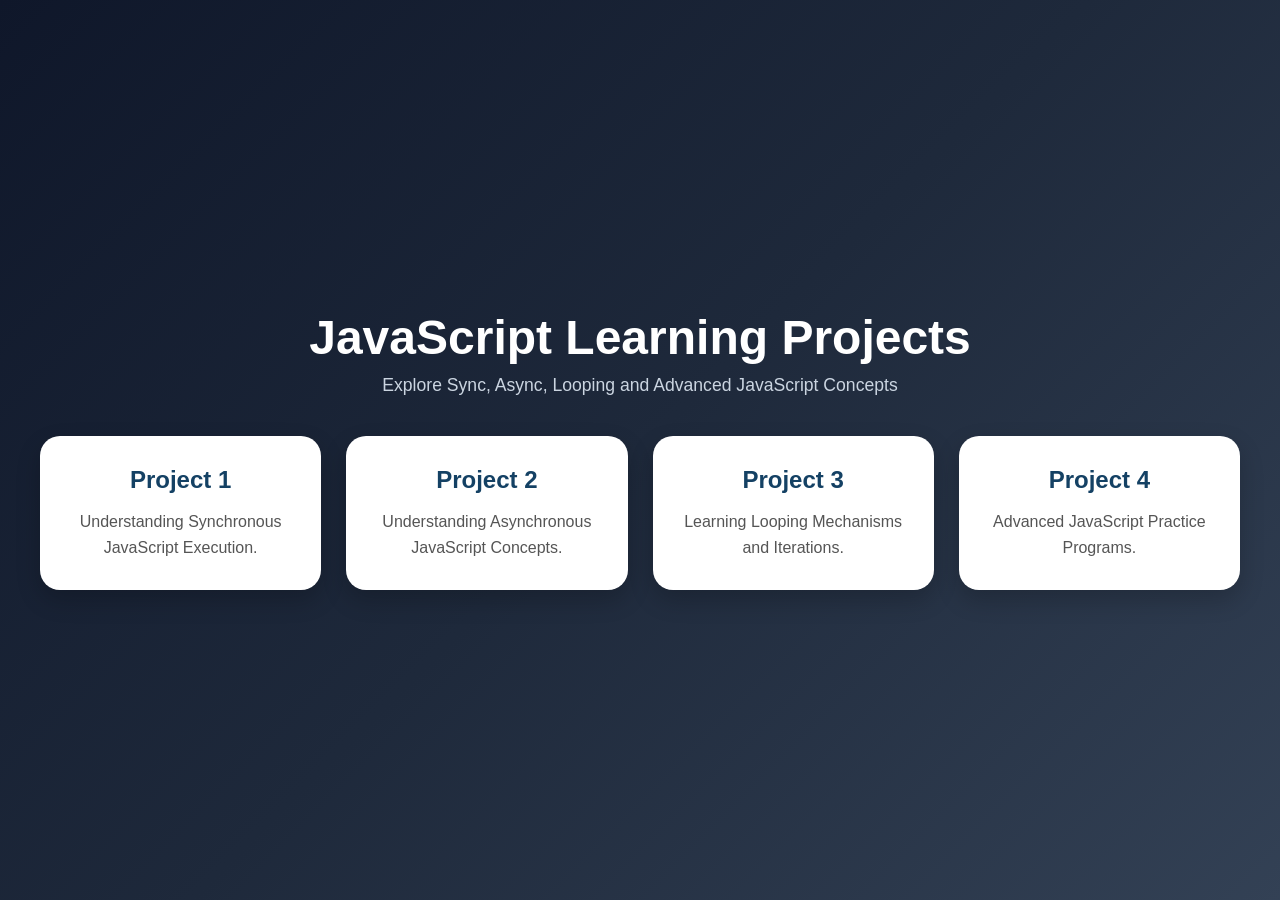
==== index.html @ f6e32e68 "done" ====
<!DOCTYPE html>
<html lang="en">
<head>
    <meta charset="UTF-8" />
    <meta name="viewport" content="width=device-width, initial-scale=1.0" />
    <title>JavaScript Learning Projects</title>
    <link rel="stylesheet" href="index.css" />
</head>
<body>

    <div class="container">

        <h1>JavaScript Learning Projects</h1>
        <p class="subtitle">
            Explore Sync, Async, Looping and Advanced JavaScript Concepts
        </p>

        <div class="project-grid">

            <a href="./Project1/Project1.html" class="card">
                <h2>Project 1</h2>
                <p>Understanding Synchronous JavaScript Execution.</p>
            </a>

            <a href="./Project2/Project2.html" class="card">
                <h2>Project 2</h2>
                <p>Understanding Asynchronous JavaScript Concepts.</p>
            </a>

            <a href="./Project3/Project3.html" class="card">
                <h2>Project 3</h2>
                <p>Learning Looping Mechanisms and Iterations.</p>
            </a>

            <a href="./Project4/Project4.html" class="card">
                <h2>Project 4</h2>
                <p>Advanced JavaScript Practice Programs.</p>
            </a>

        </div>

    </div>

</body>
</html>
---- index.css ----
*{
    margin:0;
    padding:0;
    box-sizing:border-box;
    font-family:'Segoe UI',sans-serif;
}

body{
    min-height:100vh;
    background:linear-gradient(
        135deg,
        #0f172a,
        #1e293b,
        #334155
    );
    display:flex;
    justify-content:center;
    align-items:center;
    padding:30px;
}

.container{
    width:100%;
    max-width:1200px;
    text-align:center;
}

h1{
    color:white;
    font-size:3rem;
    margin-bottom:10px;
}

.subtitle{
    color:#cbd5e1;
    margin-bottom:40px;
    font-size:1.1rem;
}

.project-grid{
    display:grid;
    grid-template-columns:repeat(auto-fit,minmax(250px,1fr));
    gap:25px;
}

.card{
    text-decoration:none;
    background:white;
    padding:30px;
    border-radius:20px;
    transition:all .3s ease;
    box-shadow:0 10px 25px rgba(0,0,0,.2);
}

.card h2{
    color:#144164;
    margin-bottom:15px;
}

.card p{
    color:#555;
    line-height:1.6;
}

.card:hover{
    transform:translateY(-10px);
    box-shadow:0 20px 35px rgba(0,0,0,.3);
}

.card:hover h2{
    color:#0d3056;
}
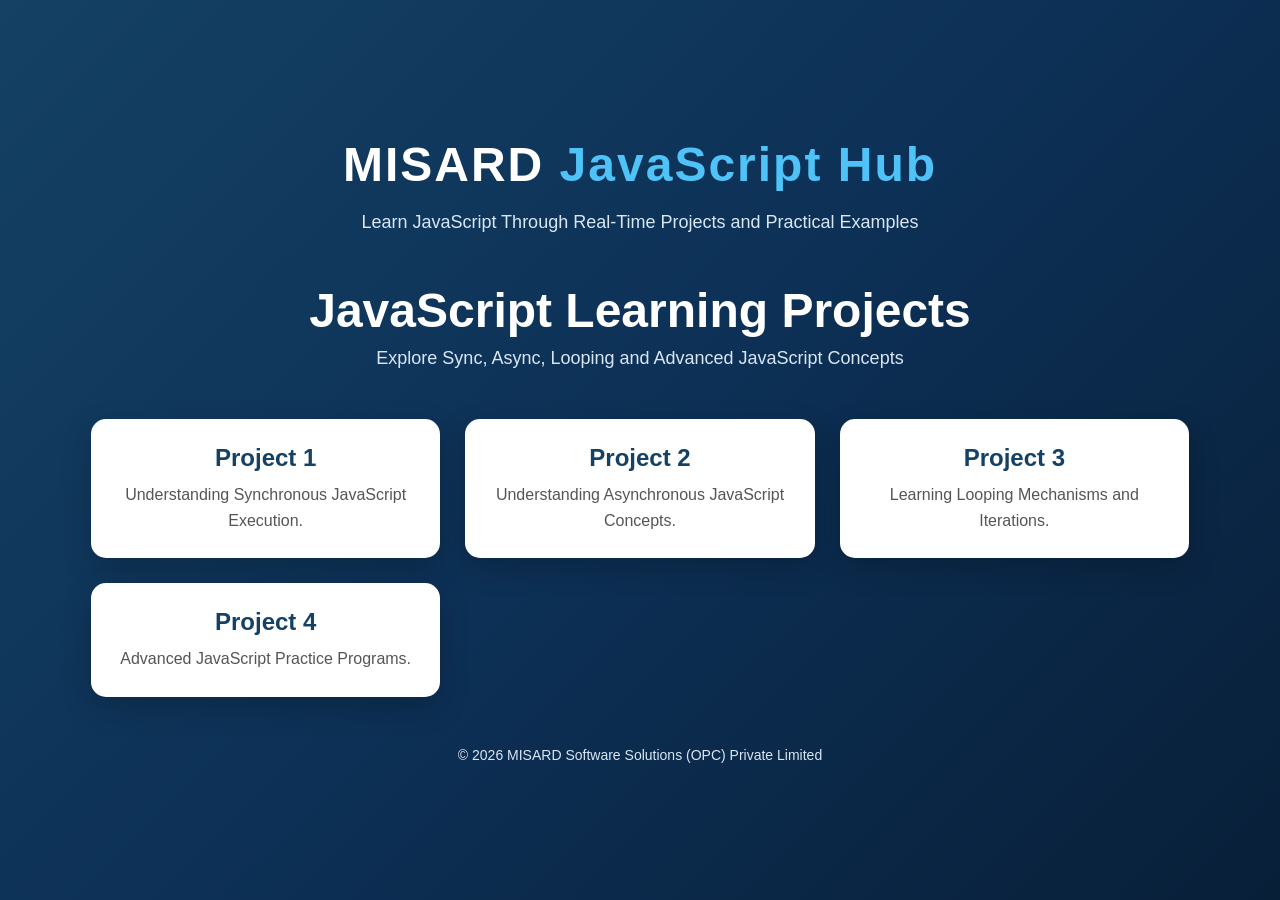
==== commit 4da6e3f4: "commit" ====
--- a/index.html
+++ b/index.html
@@ -8,8 +8,15 @@
 </head>
 <body>
 
+
     <div class="container">
+<div class="logo">
+    <h1>MISARD <span>JavaScript Hub</span></h1>
+</div>
 
+<p class="subtitle">
+    Learn JavaScript Through Real-Time Projects and Practical Examples
+</p>
         <h1>JavaScript Learning Projects</h1>
         <p class="subtitle">
             Explore Sync, Async, Looping and Advanced JavaScript Concepts
@@ -38,7 +45,9 @@
             </a>
 
         </div>
-
+<div class="footer">
+    © 2026 MISARD Software Solutions (OPC) Private Limited
+</div>
     </div>
 
 </body>
--- a/index.css
+++ b/index.css
@@ -69,4 +69,88 @@
 
 .card:hover h2{
     color:#0d3056;
+}
+
+*{
+    margin:0;
+    padding:0;
+    box-sizing:border-box;
+    font-family:'Segoe UI',sans-serif;
+}
+
+body{
+    min-height:100vh;
+    background:linear-gradient(
+        135deg,
+        #144164,
+        #0d3056,
+        #081f38
+    );
+    color:white;
+}
+
+.container{
+    width:90%;
+    max-width:1200px;
+    margin:auto;
+    padding:50px 0;
+}
+
+.logo{
+    text-align:center;
+    margin-bottom:20px;
+}
+
+.logo h1{
+    font-size:3rem;
+    font-weight:bold;
+    letter-spacing:2px;
+}
+
+.logo span{
+    color:#4fc3f7;
+}
+
+.subtitle{
+    text-align:center;
+    color:#d9e7f5;
+    margin-bottom:50px;
+    font-size:18px;
+}
+
+.project-grid{
+    display:grid;
+    grid-template-columns:repeat(auto-fit,minmax(280px,1fr));
+    gap:25px;
+}
+
+.card{
+    background:white;
+    color:#333;
+    padding:25px;
+    border-radius:15px;
+    text-decoration:none;
+    transition:all .3s ease;
+    box-shadow:0 10px 30px rgba(0,0,0,.2);
+}
+
+.card h2{
+    color:#144164;
+    margin-bottom:10px;
+}
+
+.card p{
+    line-height:1.6;
+}
+
+.card:hover{
+    transform:translateY(-8px);
+    box-shadow:0 15px 35px rgba(0,0,0,.3);
+}
+
+.footer{
+    margin-top:50px;
+    text-align:center;
+    color:#d9e7f5;
+    font-size:14px;
 }
